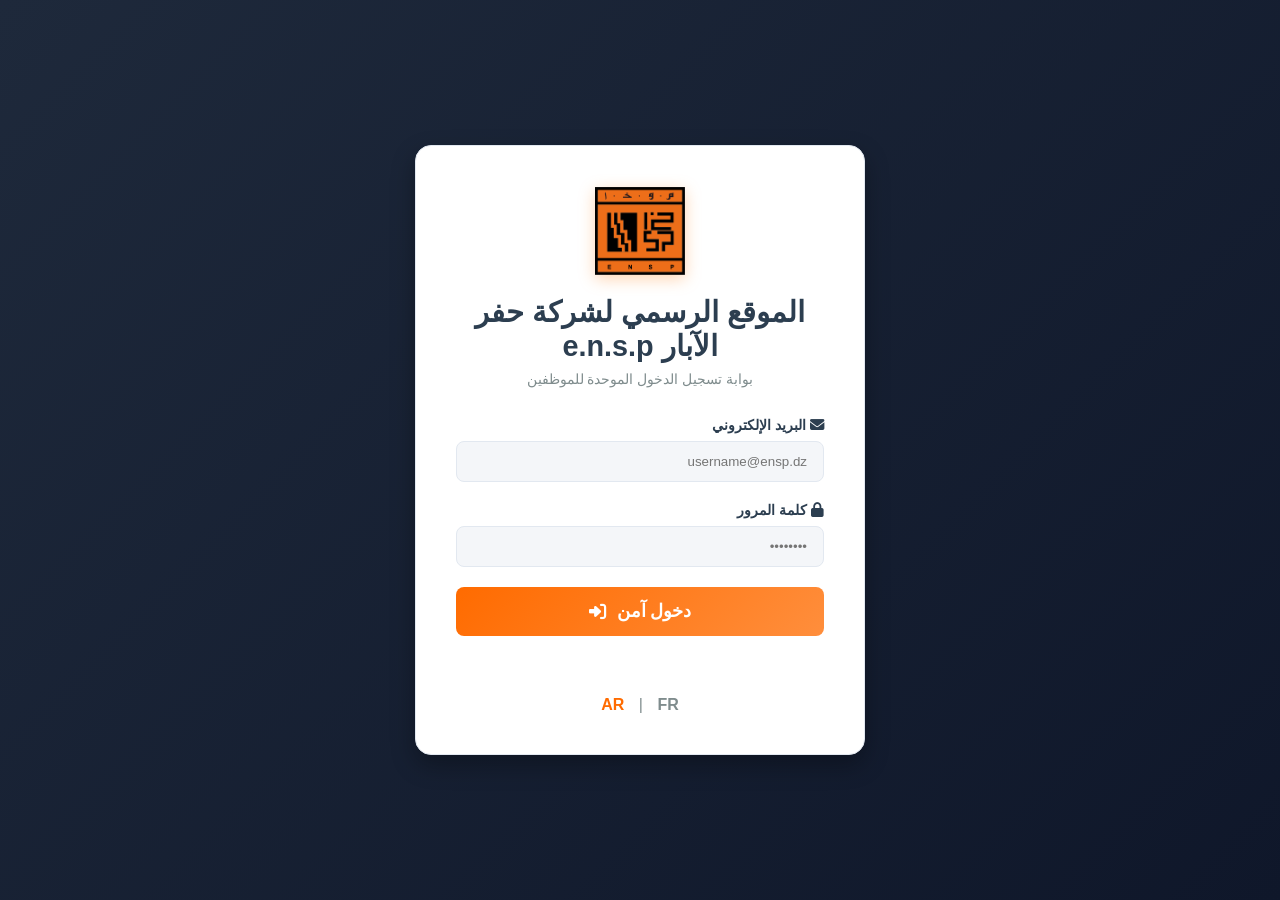
==== index.html @ 1de9e7c6 "Add files via upload" ====
<!DOCTYPE html>
<html lang="ar" dir="rtl">
<head>
    <meta charset="UTF-8">
    <meta name="viewport" content="width=device-width, initial-scale=1.0">
    <title data-i18n="nav_title">الموقع الرسمي لشركة حفر الآبار E.N.S.P</title>
    <link rel="stylesheet" href="https://cdnjs.cloudflare.com/ajax/libs/font-awesome/6.4.0/css/all.min.css">
    <link rel="stylesheet" href="style.css">
</head>
<body>

    <div id="login-screen" class="login-container">
        <div class="login-card">
            <div class="login-header">
                <img src="ensp.icon.png" alt="E.N.S.P Logo" class="login-logo-img">
                <h2 data-i18n="login_title">الموقع الرسمي لشركة حفر الآبار E.N.S.P</h2>
                <p data-i18n="login_subtitle">بوابة تسجيل الدخول الموحدة للموظفين والإطارات</p>
            </div>
            <form id="login-form">
                <div class="input-group">
                    <label><i class="fa-solid fa-envelope"></i> <span data-i18n="email_label">البريد الإلكتروني</span></label>
                    <input type="email" id="login-email" required placeholder="username@ensp.dz">
                </div>
                <div class="input-group">
                    <label><i class="fa-solid fa-lock"></i> <span data-i18n="password_label">كلمة المرور</span></label>
                    <input type="password" id="login-password" required placeholder="••••••••">
                </div>
                <button type="submit" class="btn-login">
                    <span data-i18n="login_btn">دخول آمن</span> <i class="fa-solid fa-right-to-bracket"></i>
                </button>
            </form>
            <div id="login-error" class="error-msg"></div>
            
            <div class="lang-switcher-login">
                <span class="lang-btn active" onclick="switchLanguage('ar')">AR</span> | 
                <span class="lang-btn" onclick="switchLanguage('fr')">FR</span>
            </div>
        </div>
    </div>

    <div id="main-dashboard" class="dashboard-layout hidden">
        
        <header class="top-bar">
            <div class="right-section">
                <button class="menu-toggle"><i class="fa-solid fa-bars"></i></button>
                <img src="ensp.icon.png" alt="E.N.S.P" class="nav-logo-img">
                <h1 class="system-title" data-i18n="nav_title">الموقع الرسمي لشركة حفر الآبار E.N.S.P</h1>
            </div>
            <div class="left-section">
                <button id="theme-toggle" class="theme-style-btn" title="تبديل الوضع">
                    <i class="fa-solid fa-moon"></i>
                </button>
                
                <div class="language-switch">
                    <span id="lang-ar" class="lang active" onclick="switchLanguage('ar')">AR</span>
                    <span id="lang-fr" class="lang" onclick="switchLanguage('fr')">FR</span>
                </div>
                
                <div class="user-profile">
                    <span id="user-role" class="role-badge" data-i18n="user_role">رئيس الورشة / منسق</span>
                    <span id="user-display-name">عبد القادر حفراد</span>
                    <i class="fa-solid fa-circle-user avatar-icon"></i>
                    <button id="btn-logout" class="logout-btn" title="تسجيل الخروج"><i class="fa-solid fa-power-off"></i></button>
                </div>
            </div>
        </header>

        <main class="main-content">
            
            <aside class="sidebar-info">
                <div class="info-card clock-card">
                    <h2 id="live-time">12:00:00</h2>
                    <p id="live-day" data-i18n="thursday">الأحد</p>
                    <p id="live-date">17 مايو 2026</p>
                </div>

                <div class="info-card stats-card">
                    <h3 data-i18n="quick_stats">إحصائيات سريعة</h3>
                    <div class="stat-row">
                        <span data-i18n="stat_workers">عدد العمال</span>
                        <strong id="stat-workers">24</strong>
                    </div>
                    <div class="stat-row">
                        <span data-i18n="stat_vehicles">المركبات والآليات</span>
                        <strong id="stat-vehicles">45</strong>
                    </div>
                    <div class="stat-row">
                        <span data-i18n="stat_faults">الأعطال النشطة</span>
                        <strong id="stat-faults" class="danger-text">3</strong>
                    </div>
                    <div class="stat-row">
                        <span data-i18n="stat_reports">التقارير المرفوعة</span>
                        <strong id="stat-reports">27</strong>
                    </div>
                </div>
            </aside>

            <section class="modules-grid">
                <a href="workers.html" class="module-item dynamic-module" style="text-decoration: none;">
                    <i class="fa-solid fa-users-gear module-icon"></i>
                    <span data-i18n="mod_workers">العمال</span>
                </a>
                
                <a href="absences.html" class="module-item dynamic-module" style="text-decoration: none;">
                    <i class="fa-solid fa-clipboard-user module-icon"></i>
                    <span data-i18n="mod_absences">إدارة الغيابات</span>
                </a>

                <div class="module-item" onclick="triggerModule('vehicles')">
                    <i class="fa-solid fa-truck-field module-icon"></i>
                    <span data-i18n="mod_vehicles">المركبات</span>
                </div>
                <div class="module-item" onclick="triggerModule('fuel')">
                    <i class="fa-solid fa-gas-pump module-icon"></i>
                    <span data-i18n="mod_fuel">الوقود والتموين</span>
                </div>
                <div class="module-item" onclick="triggerModule('maintenance')">
                    <i class="fa-solid fa-wrench module-icon"></i>
                    <span data-i18n="mod_maintenance">الصيانة الدورية</span>
                </div>
                <div class="module-item" onclick="triggerModule('reports')">
                    <i class="fa-solid fa-file-pdf module-icon"></i>
                    <span data-i18n="mod_reports">التقارير و PDF</span>
                </div>
                <div class="module-item alert-module" onclick="triggerModule('accidents')">
                    <i class="fa-solid fa-triangle-exclamation module-icon"></i>
                    <span data-i18n="mod_accidents">الأعطال والحوادث</span>
                </div>
                <div class="module-item" onclick="triggerModule('weather')">
                    <i class="fa-solid fa-cloud-sun module-icon"></i>
                    <span data-i18n="mod_weather">حالة الطقس HSEQ</span>
                </div>
                <div class="module-item" onclick="triggerModule('gps')">
                    <i class="fa-solid fa-map-location-dot module-icon"></i>
                    <span data-i18n="mod_gps">الموقع / GPS</span>
                </div>
                <div class="module-item" onclick="triggerModule('qr')">
                    <i class="fa-solid fa-qrcode module-icon"></i>
                    <span data-i18n="mod_qr">رمز QR للعمال</span>
                </div>
                <div class="module-item" onclick="triggerModule('signature')">
                    <i class="fa-solid fa-signature module-icon"></i>
                    <span data-i18n="mod_signature">التوقيع الإلكتروني</span>
                </div>
                <div class="module-item" onclick="triggerModule('archive')">
                    <i class="fa-solid fa-folder-open module-icon"></i>
                    <span data-i18n="mod_archive">الأرشفة الرقمية</span>
                </div>
                <div class="module-item" onclick="triggerModule('charts')">
                    <i class="fa-solid fa-chart-line module-icon"></i>
                    <span data-i18n="mod_charts">منحنيات الأداء</span>
                </div>
                <div class="module-item" onclick="triggerModule('settings')">
                    <i class="fa-solid fa-gear module-icon"></i>
                    <span data-i18n="mod_settings">الإعدادات والصلاحيات</span>
                </div>
            </section>

        </main>

        <footer class="dashboard-footer">
            <p data-i18n="footer_text">© 2026 الموقع الرسمي للمؤسسة الوطنية للخدمات الآبار E.N.S.P - جميع الحقوق محفوظة</p>
        </footer>
    </div>

    <script src="app.js"></script>
</body>
</html>
---- style.css ----
/* لوحة الألوان الأساسية والهوية البصرية الزاهية */
:root {
    --bg-primary: #f4f6f9;
    --bg-card: #ffffff;
    --text-main: #2c3e50;
    --text-muted: #7f8c8d;
    --accent-color: #ff6b00; /* تدرج البرتقالي الأنيق */
    --accent-gradient: linear-gradient(135deg, #ff6b00, #ff8e3c);
    --border-color: #e2e8f0;
    --sidebar-width: 320px;
}

/* الوضع المظلم الفاخر للعمل الليلي للحقول */
[data-theme="dark"] {
    --bg-primary: #0f172a;
    --bg-card: #1e293b;
    --text-main: #f8fafc;
    --text-muted: #94a3b8;
    --border-color: #334155;
}

* {
    margin: 0;
    padding: 0;
    box-sizing: border-box;
    font-family: 'Segoe UI', Tahoma, Geneva, Verdana, sans-serif;
    transition: background-color 0.3s ease, border-color 0.3s ease;
}

body {
    background-color: var(--bg-primary);
    color: var(--text-main);
    min-height: 100vh;
}

.hidden {
    display: none !important;
}

/* واجهة تسجيل الدخول الموحدة */
.login-container {
    display: flex;
    justify-content: center;
    align-items: center;
    min-height: 100vh;
    background: linear-gradient(135deg, #1e293b 0%, #0f172a 100%);
    padding: 20px;
}

.login-card {
    background-color: var(--bg-card);
    border-radius: 16px;
    padding: 40px;
    width: 100%;
    max-width: 450px;
    box-shadow: 0 10px 25px rgba(0,0,0,0.3);
    text-align: center;
    border: 1px solid var(--border-color);
}

.logo-icon {
    font-size: 3rem;
    color: #ff6b00;
    margin-bottom: 15px;
}

.login-header h2 {
    font-size: 1.8rem;
    margin-bottom: 8px;
}

.login-header p {
    color: var(--text-muted);
    font-size: 0.9rem;
    margin-bottom: 30px;
}

.input-group {
    text-align: initial;
    margin-bottom: 20px;
}

.input-group label {
    display: block;
    font-weight: 600;
    margin-bottom: 8px;
    font-size: 0.9rem;
}

.input-group input {
    width: 100%;
    padding: 12px 16px;
    border-radius: 8px;
    border: 1px solid var(--border-color);
    background-color: var(--bg-primary);
    color: var(--text-main);
    outline: none;
}

.input-group input:focus {
    border-color: #ff6b00;
}

.btn-login {
    width: 100%;
    padding: 14px;
    border: none;
    border-radius: 8px;
    background: var(--accent-gradient);
    color: white;
    font-size: 1.1rem;
    font-weight: bold;
    cursor: pointer;
    display: flex;
    justify-content: center;
    align-items: center;
    gap: 10px;
}

.error-msg {
    color: #ef4444;
    font-size: 0.9rem;
    margin-top: 15px;
    min-height: 20px;
}

.lang-switcher-login {
    margin-top: 25px;
    color: var(--text-muted);
}

.lang-btn {
    cursor: pointer;
    font-weight: bold;
    padding: 5px 10px;
}

.lang-btn.active {
    color: #ff6b00;
}

/* شريط الإدارة العلوي */
.top-bar {
    background-color: var(--bg-card);
    height: 70px;
    display: flex;
    justify-content: space-between;
    align-items: center;
    padding: 0 30px;
    border-bottom: 1px solid var(--border-color);
    position: fixed;
    top: 0;
    left: 0;
    width: 100%;
    z-index: 100;
}

.right-section, .left-section {
    display: flex;
    align-items: center;
    gap: 20px;
}

.menu-toggle, .theme-style-btn {
    background: none;
    border: none;
    font-section: 1.3rem;
    color: var(--text-main);
    cursor: pointer;
    font-size: 1.3rem;
}

.system-title {
    font-size: 1.4rem;
    font-weight: 700;
}

.language-switch {
    background-color: var(--bg-primary);
    padding: 5px;
    border-radius: 20px;
    display: flex;
    gap: 5px;
}

.language-switch .lang {
    padding: 5px 12px;
    border-radius: 15px;
    font-size: 0.85rem;
    font-weight: bold;
    cursor: pointer;
}

.language-switch .lang.active {
    background: var(--accent-gradient);
    color: white;
}

.user-profile {
    display: flex;
    align-items: center;
    gap: 10px;
    border-left: 1px solid var(--border-color);
    border-right: 1px solid var(--border-color);
    padding: 0 15px;
}

html[dir="rtl"] .user-profile {
    border-left: none;
    padding-left: 0;
}
html[dir="ltr"] .user-profile {
    border-right: none;
    padding-right: 0;
}

.role-badge {
    background-color: rgba(255,107,0,0.1);
    color: #ff6b00;
    padding: 4px 10px;
    border-radius: 6px;
    font-size: 0.8rem;
    font-weight: 600;
}

.avatar-icon {
    font-size: 1.8rem;
    color: var(--text-muted);
}

.logout-btn {
    background: none;
    border: none;
    color: #ef4444;
    font-size: 1.2rem;
    cursor: pointer;
    margin-left: 10px;
}

/* توزيع الشاشة والشبكة الجغرافية للملفات */
.main-content {
    margin-top: 70px;
    padding: 30px;
    display: flex;
    gap: 30px;
    min-height: calc(100vh - 120px);
}

.sidebar-info {
    width: var(--sidebar-width);
    display: flex;
    flex-direction: column;
    gap: 20px;
    flex-shrink: 0;
}

.info-card {
    background-color: var(--bg-card);
    border-radius: 12px;
    padding: 25px;
    border: 1px solid var(--border-color);
}

.clock-card {
    text-align: center;
    background: var(--accent-gradient);
    color: white;
    border: none;
}

.clock-card h2 {
    font-size: 2.3rem;
    font-weight: 800;
    letter-spacing: 1px;
}

.stats-card h3 {
    margin-bottom: 20px;
    font-size: 1.1rem;
    border-bottom: 2px solid var(--bg-primary);
    padding-bottom: 10px;
}

.stat-row {
    display: flex;
    justify-content: space-between;
    padding: 12px 0;
    border-bottom: 1px solid var(--border-color);
    font-size: 0.95rem;
}

.stat-row:last-child {
    border-bottom: none;
}

.danger-text {
    color: #ef4444;
}

/* شبكة الأزرار الذكية */
.modules-grid {
    flex-grow: 1;
    display: grid;
    grid-template-columns: repeat(auto-fill, minmax(200px, 1fr));
    gap: 20px;
}

.module-item {
    background-color: var(--bg-card);
    border-radius: 12px;
    border: 1px solid var(--border-color);
    padding: 30px 20px;
    display: flex;
    flex-direction: column;
    align-items: center;
    justify-content: center;
    gap: 15px;
    cursor: pointer;
    text-align: center;
    color: var(--text-main);
    box-shadow: 0 4px 6px rgba(0,0,0,0.02);
}

.module-item:hover {
    transform: translateY(-4px);
    border-color: #ff6b00;
    box-shadow: 0 6px 12px rgba(255,107,0,0.15);
}

.module-icon {
    font-size: 2.5rem;
    color: #ff6b00;
}

.alert-module {
    border-left: 4px solid #ef4444;
}
html[dir="ltr"] .alert-module {
    border-left: none;
    border-right: 4px solid #ef4444;
}

.alert-module .module-icon {
    color: #ef4444;
}

/* تنسيق هندسي خاص لصفحة العمال */
.main-content-standalone {
    margin-top: 70px;
    padding: 30px;
    min-height: calc(100vh - 120px);
}

.page-body-container {
    display: flex;
    gap: 30px;
    height: calc(100vh - 180px);
}

.names-sidebar {
    width: var(--sidebar-width);
    background-color: var(--bg-card);
    border-radius: 12px;
    border: 1px solid var(--border-color);
    padding: 20px;
    display: flex;
    flex-direction: column;
    gap: 15px;
}

.sidebar-title-hint {
    font-weight: bold;
    color: var(--text-muted);
    font-size: 0.9rem;
}

#workers-standalone-list {
    overflow-y: auto;
    flex-grow: 1;
    display: flex;
    flex-direction: column;
    gap: 8px;
    padding-right: 5px;
}

.page-worker-item {
    padding: 12px 15px;
    background-color: var(--bg-primary);
    border-radius: 8px;
    cursor: pointer;
    font-weight: 600;
    display: flex;
    align-items: center;
    gap: 10px;
    font-size: 0.95rem;
}

.page-worker-item:hover, .page-worker-item.selected-active {
    background: var(--accent-gradient);
    color: white;
}

.profile-details-display {
    flex-grow: 1;
    background-color: var(--bg-card);
    border-radius: 12px;
    border: 1px solid var(--border-color);
    padding: 40px;
    overflow-y: auto;
}

.empty-page-state {
    display: flex;
    flex-direction: column;
    justify-content: center;
    align-items: center;
    height: 100%;
    color: var(--text-muted);
    gap: 20px;
    text-align: center;
}

.empty-page-state i {
    font-size: 5rem;
    color: var(--border-color);
}

/* التنسيق الداخلي للهوية التعريفية للموظف */
.profile-hero-section {
    display: flex;
    align-items: center;
    gap: 25px;
    border-bottom: 2px solid var(--bg-primary);
    padding-bottom: 25px;
    margin-bottom: 30px;
}

.profile-img-large {
    width: 100px;
    height: 100px;
    border-radius: 50%;
    object-fit: cover;
    border: 3px solid #ff6b00;
}

.profile-hero-meta h3 {
    font-size: 1.8rem;
    margin-bottom: 8px;
}

.status-indicator-tag {
    color: #22c55e;
    font-weight: 600;
    font-size: 0.9rem;
    display: flex;
    align-items: center;
    gap: 6px;
}

.profile-info-grid {
    display: grid;
    grid-template-columns: repeat(auto-fill, minmax(240px, 1fr));
    gap: 20px;
    margin-bottom: 40px;
}

.data-row-card {
    background-color: var(--bg-primary);
    padding: 15px 20px;
    border-radius: 8px;
    font-size: 1rem;
}

.data-row-card strong {
    color: #ff6b00;
    display: inline-block;
    margin-right: 5px;
}

.profile-training-container h3 {
    font-size: 1.2rem;
    margin-bottom: 20px;
    display: flex;
    align-items: center;
    gap: 10px;
    color: var(--text-main);
}

.training-info-row {
    display: grid;
    grid-template-columns: repeat(auto-fill, minmax(280px, 1fr));
    gap: 20px;
}

.t-box {
    border: 1px solid var(--border-color);
    padding: 20px;
    border-radius: 8px;
    background-color: var(--bg-primary);
}

.t-box strong {
    display: block;
    margin-bottom: 8px;
    color: var(--text-muted);
    font-size: 0.9rem;
}

.t-box p {
    font-weight: 600;
    font-size: 1rem;
}

.back-btn-link {
    color: #ff6b00;
    font-weight: bold;
    display: flex;
    align-items: center;
    gap: 8px;
}

html[dir="ltr"] .back-icon-dir {
    transform: rotate(180deg);
}

/* تذييل الصفحة */
.dashboard-footer {
    height: 50px;
    display: flex;
    justify-content: center;
    align-items: center;
    background-color: var(--bg-card);
    border-top: 1px solid var(--border-color);
    font-size: 0.85rem;
    color: var(--text-muted);
}
/* تنسيقات الشعار الجديد لشركة ENSP */
.login-logo-img {
    width: 90px;
    height: 90px;
    object-fit: contain;
    margin-bottom: 15px;
    filter: drop-shadow(0px 4px 8px rgba(255, 115, 0, 0.3)); /* ظل برتقالي خفيف ومتناسق */
}

.nav-logo-img {
    width: 40px;
    height: 40px;
    object-fit: contain;
    margin-left: 12px; /* مسافة مناسبة للغة العربية */
    margin-right: 0px;
}

/* تعديل المسافات في الوضع الفرنسي للشعار العلوي */
html[dir="ltr"] .nav-logo-img {
    margin-right: 12px;
    margin-left: 0px;
}

/* جعل هيدر لوحة التحكم مرنًا لاحتواء اللوجو بنسق ممتاز */
.right-section {
    display: flex;
    align-items: center;
    gap: 10px;
}
/* 🛠️ إصلاح شريط الهيدر العلوي ومنع تداخل العناصر */
.top-bar {
    display: flex;
    justify-content: space-between;
    align-items: center;
    background-color: var(--bg-card, #ffffff);
    padding: 10px 24px;
    box-shadow: 0 2px 10px rgba(0, 0, 0, 0.05);
    position: sticky;
    top: 0;
    z-index: 1000;
    min-height: 70px;
    flex-wrap: nowrap; /* يمنع نزول العناصر لسطر جديد وتداخلها */
}

/* القسم الأيمن (الرجوع، اللوجو، والعنوان) */
.right-section {
    display: flex;
    align-items: center;
    gap: 15px;
    flex: 1; /* يعطي مساحة كافية للعنوان الممتد */
    min-width: 0; /* يمنع انضغاط النصوص */
}

/* تنسيق عنوان الصفحة الرئيسي ليصبح متناسقاً ولا يركب فوق اللوجو */
#page-title {
    font-size: 1.25rem;
    font-weight: 700;
    color: #333333;
    white-space: nowrap; /* يمنع النص من الانقسام لسطرين */
    overflow: hidden;
    text-overflow: ellipsis; /* إذا كان الشاشة صغيرة جداً يضع نقاط بدل التداخل */
    margin: 0;
}

/* ضبط حجم الشعار البرتقالي الصغير في الهيدر */
.nav-logo-img {
    height: 45px;
    width: auto;
    object-fit: contain;
    flex-shrink: 0; /* يمنع اللوجو من الانكماش */
}

/* القسم الأيسر (اللغات، الملف الشخصي، الخروج) */
.left-section {
    display: flex;
    align-items: center;
    gap: 20px;
    flex-shrink: 0; /* يحافظ على أزرار التحكم في مكانها الثابت */
}

/* تنسيق أزرار تغيير اللغة */
.language-switch {
    display: flex;
    gap: 5px;
    align-items: center;
    background: #f5f5f5;
    padding: 4px;
    border-radius: 20px;
}

.language-switch .lang {
    padding: 6px 12px;
    border-radius: 15px;
    cursor: pointer;
    font-size: 0.85rem;
    font-weight: bold;
    transition: 0.3s ease;
}

.language-switch .lang.active {
    background-color: #ff7300;
    color: white;
}

/* ضبط بطاقة المستخدم (رئيس الورشة / منسق) والاسم */
.user-profile {
    display: flex;
    align-items: center;
    gap: 10px;
    border-right: 1px solid #ddd;
    padding-right: 15px;
}

/* إذا كان الاتجاه فرنسي ltr نقلب الحواف */
html[dir="ltr"] .user-profile {
    border-left: 1px solid #ddd;
    border-right: none;
    padding-left: 15px;
    padding-right: 0;
}

.role-badge {
    background-color: rgba(255, 115, 0, 0.1);
    color: #ff7300;
    padding: 5px 12px;
    border-radius: 6px;
    font-size: 0.85rem;
    font-weight: 600;
    white-space: nowrap;
}

#user-display {
    font-weight: 600;
    color: #444;
    font-size: 0.95rem;
    white-space: nowrap;
}

.avatar-icon {
    font-size: 1.8rem;
    color: #888;
    flex-shrink: 0;
}

/* زر السهم الخلفي للرئيسية */
.theme-style-btn {
    background: none;
    border: none;
    font-size: 1.2rem;
    color: #555;
    cursor: pointer;
    padding: 8px;
    border-radius: 50%;
    transition: 0.2s;
    display: flex;
    align-items: center;
    justify-content: center;
}

.theme-style-btn:hover {
    background-color: #f0f0f0;
    color: #ff7300;
}
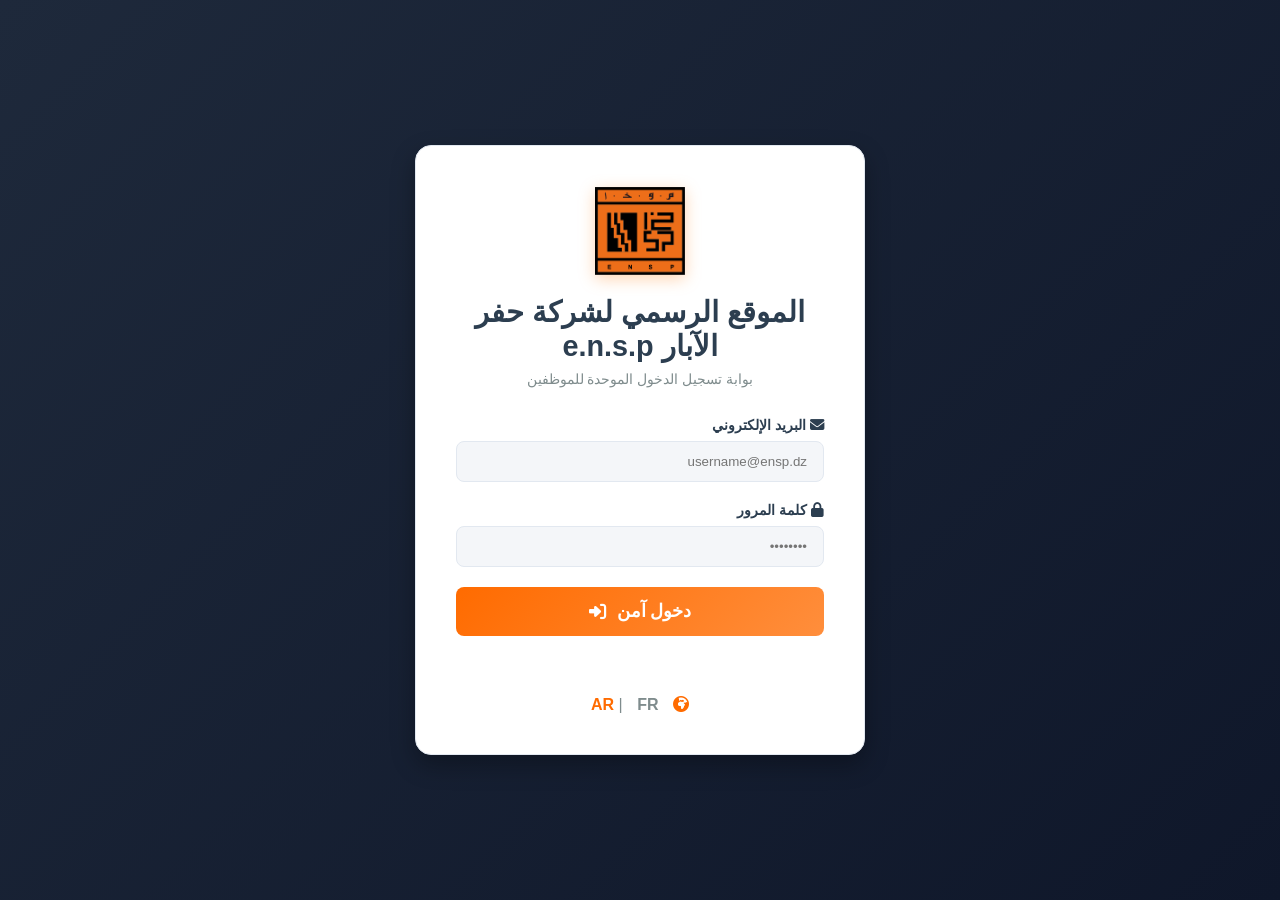
==== commit 053a7e75: "Add files via upload" ====
--- a/index.html
+++ b/index.html
@@ -3,9 +3,10 @@
 <head>
     <meta charset="UTF-8">
     <meta name="viewport" content="width=device-width, initial-scale=1.0">
-    <title data-i18n="nav_title">الموقع الرسمي لشركة حفر الآبار E.N.S.P</title>
+    <title data-i18n="nav_title">Project Nord Oran - E.N.S.P</title>
+    <link class="nav-logo-img" rel="icon" href="ensp.icon.png">
+    <link rel="stylesheet" href="style.css">
     <link rel="stylesheet" href="https://cdnjs.cloudflare.com/ajax/libs/font-awesome/6.4.0/css/all.min.css">
-    <link rel="stylesheet" href="style.css">
 </head>
 <body>
 
@@ -13,8 +14,8 @@
         <div class="login-card">
             <div class="login-header">
                 <img src="ensp.icon.png" alt="E.N.S.P Logo" class="login-logo-img">
-                <h2 data-i18n="login_title">الموقع الرسمي لشركة حفر الآبار E.N.S.P</h2>
-                <p data-i18n="login_subtitle">بوابة تسجيل الدخول الموحدة للموظفين والإطارات</p>
+                <h2 data-i18n="login_title">Project Nord Oran</h2>
+                <p data-i18n="login_subtitle"><i class="fa-solid fa-shield-halved"></i> بوابة تسجيل الدخول الموحدة للموظفين والإطارات</p>
             </div>
             <form id="login-form">
                 <div class="input-group">
@@ -32,7 +33,7 @@
             <div id="login-error" class="error-msg"></div>
             
             <div class="lang-switcher-login">
-                <span class="lang-btn active" onclick="switchLanguage('ar')">AR</span> | 
+                <span class="lang-btn active" onclick="switchLanguage('ar')"><i class="fa-solid fa-earth-africa"></i> AR</span> | 
                 <span class="lang-btn" onclick="switchLanguage('fr')">FR</span>
             </div>
         </div>
@@ -43,24 +44,35 @@
         <header class="top-bar">
             <div class="right-section">
                 <button class="menu-toggle"><i class="fa-solid fa-bars"></i></button>
-                <img src="ensp.icon.png" alt="E.N.S.P" class="nav-logo-img">
-                <h1 class="system-title" data-i18n="nav_title">الموقع الرسمي لشركة حفر الآبار E.N.S.P</h1>
+                
+                <div class="brand-container">
+                    <img src="Sonatrach.icon.png" alt="Sonatrach" class="nav-logo-img sonatrach-logo">
+                    <h1 class="system-title" data-i18n="nav_title">
+                        <i class="fa-solid fa-compass-drafting"></i> Project Nord Oran -
+                    </h1>
+                    <img src="ensp.icon.png" alt="E.N.S.P" class="nav-logo-img ensp-logo">
+                </div>
             </div>
+            
             <div class="left-section">
                 <button id="theme-toggle" class="theme-style-btn" title="تبديل الوضع">
                     <i class="fa-solid fa-moon"></i>
                 </button>
                 
                 <div class="language-switch">
-                    <span id="lang-ar" class="lang active" onclick="switchLanguage('ar')">AR</span>
+                    <span id="lang-ar" class="lang active" onclick="switchLanguage('ar')"><i class="fa-solid fa-globe"></i> AR</span>
                     <span id="lang-fr" class="lang" onclick="switchLanguage('fr')">FR</span>
                 </div>
                 
                 <div class="user-profile">
-                    <span id="user-role" class="role-badge" data-i18n="user_role">رئيس الورشة / منسق</span>
+                    <span id="user-role" class="role-badge"><i class="fa-solid fa-user-shield"></i> منسق</span>
                     <span id="user-display-name">عبد القادر حفراد</span>
-                    <i class="fa-solid fa-circle-user avatar-icon"></i>
-                    <button id="btn-logout" class="logout-btn" title="تسجيل الخروج"><i class="fa-solid fa-power-off"></i></button>
+                    
+                    <img src="abd.icon.png" alt="عبد القادر حفراد" style="width: 38px; height: 38px; border-radius: 50%; object-fit: cover; border: 1px solid var(--border-color); flex-shrink: 0;">
+                    
+                    <button id="btn-logout" class="logout-btn-icon-only" title="تسجيل الخروج">
+                        <i class="fa-solid fa-power-off"></i>
+                    </button>
                 </div>
             </div>
         </header>
@@ -69,39 +81,39 @@
             
             <aside class="sidebar-info">
                 <div class="info-card clock-card">
-                    <h2 id="live-time">12:00:00</h2>
+                    <h2><i class="fa-regular fa-clock"></i> <span id="live-time">00:00:00</span></h2>
                     <p id="live-day" data-i18n="thursday">الأحد</p>
-                    <p id="live-date">17 مايو 2026</p>
+                    <p id="live-date"><i class="fa-regular fa-calendar-days"></i> 17 مايو 2026</p>
                 </div>
 
                 <div class="info-card stats-card">
-                    <h3 data-i18n="quick_stats">إحصائيات سريعة</h3>
+                    <h3><i class="fa-solid fa-chart-pie"></i> إحصائيات سريعة</h3>
                     <div class="stat-row">
-                        <span data-i18n="stat_workers">عدد العمال</span>
+                        <span><i class="fa-solid fa-users"></i> عدد العمال</span>
                         <strong id="stat-workers">24</strong>
                     </div>
                     <div class="stat-row">
-                        <span data-i18n="stat_vehicles">المركبات والآليات</span>
+                        <span><i class="fa-solid fa-truck"></i> المركبات والآليات</span>
                         <strong id="stat-vehicles">45</strong>
                     </div>
                     <div class="stat-row">
-                        <span data-i18n="stat_faults">الأعطال النشطة</span>
+                        <span><i class="fa-solid fa-triangle-exclamation"></i> الأعطال النشطة</span>
                         <strong id="stat-faults" class="danger-text">3</strong>
                     </div>
                     <div class="stat-row">
-                        <span data-i18n="stat_reports">التقارير المرفوعة</span>
+                        <span><i class="fa-solid fa-file-invoice"></i> التقارير المرفوعة</span>
                         <strong id="stat-reports">27</strong>
                     </div>
                 </div>
             </aside>
 
             <section class="modules-grid">
-                <a href="workers.html" class="module-item dynamic-module" style="text-decoration: none;">
+                <a href="workers.html" class="module-item" style="text-decoration: none;">
                     <i class="fa-solid fa-users-gear module-icon"></i>
                     <span data-i18n="mod_workers">العمال</span>
                 </a>
                 
-                <a href="absences.html" class="module-item dynamic-module" style="text-decoration: none;">
+                <a href="absences.html" class="module-item" style="text-decoration: none;">
                     <i class="fa-solid fa-clipboard-user module-icon"></i>
                     <span data-i18n="mod_absences">إدارة الغيابات</span>
                 </a>
@@ -159,10 +171,27 @@
         </main>
 
         <footer class="dashboard-footer">
-            <p data-i18n="footer_text">© 2026 الموقع الرسمي للمؤسسة الوطنية للخدمات الآبار E.N.S.P - جميع الحقوق محفوظة</p>
+            <p data-i18n="footer_text">© 2026 Project Nord Oran - المؤسسة الوطنية لخدمات الآبار E.N.S.P - جميع الحقوق محفوظة</p>
         </footer>
     </div>
 
     <script src="app.js"></script>
+    <script>
+        // سكربت التوقيت المحلي الفعلي الحالي (GMT+1) بدون زيادة أو نقصان
+        function updateLiveTime() {
+            const timeElement = document.getElementById('live-time');
+            if (timeElement) {
+                let now = new Date();
+                
+                let hours = String(now.getHours()).padStart(2, '0');
+                let minutes = String(now.getMinutes()).padStart(2, '0');
+                let seconds = String(now.getSeconds()).padStart(2, '0');
+                
+                timeElement.textContent = `${hours}:${minutes}:${seconds}`;
+            }
+        }
+        setInterval(updateLiveTime, 1000);
+        updateLiveTime();
+    </script>
 </body>
 </html>
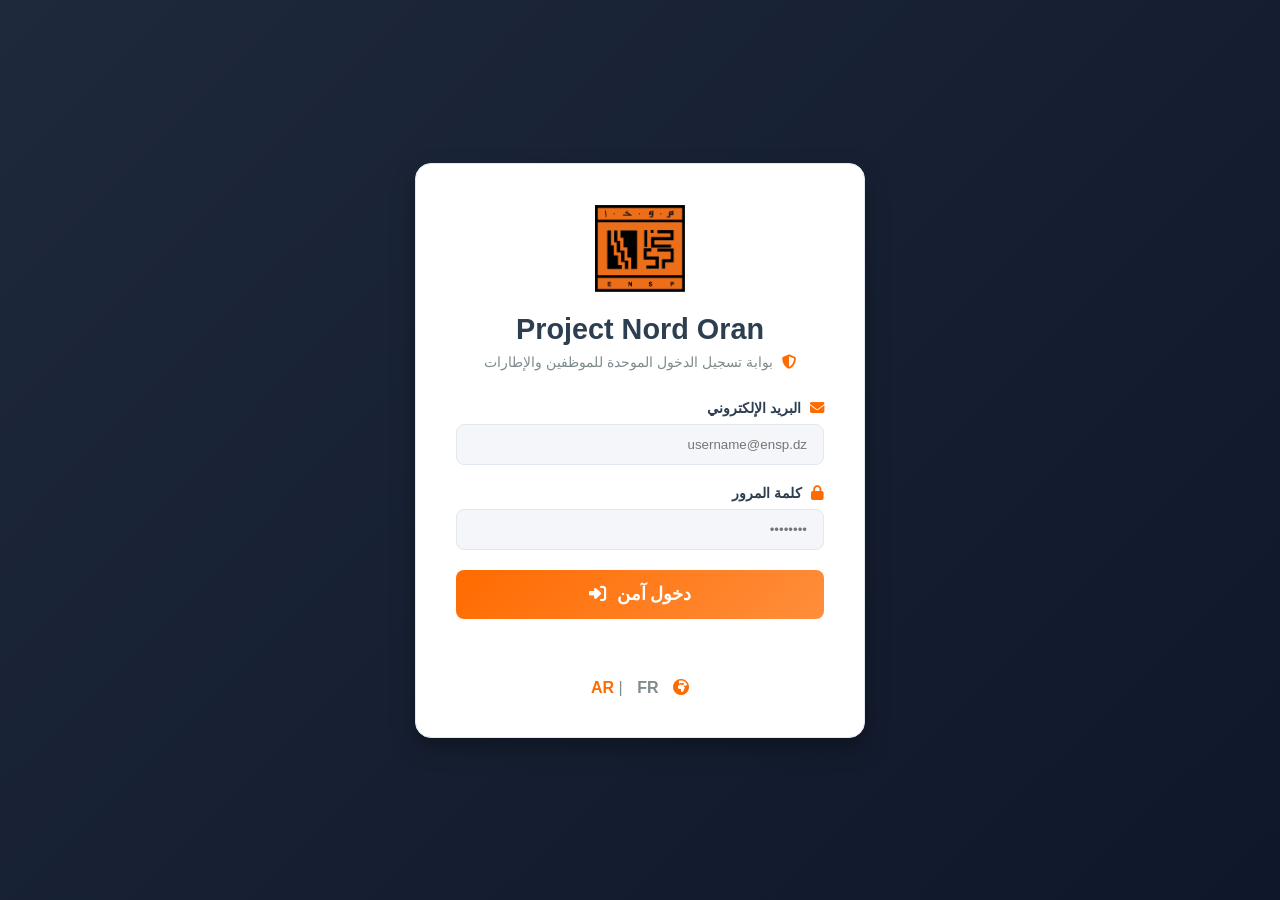
==== commit 90f300f0: "Add files via upload" ====
--- a/index.html
+++ b/index.html
@@ -4,7 +4,7 @@
     <meta charset="UTF-8">
     <meta name="viewport" content="width=device-width, initial-scale=1.0">
     <title data-i18n="nav_title">Project Nord Oran - E.N.S.P</title>
-    <link class="nav-logo-img" rel="icon" href="ensp.icon.png">
+    <link rel="icon" href="ensp.icon.png">
     <link rel="stylesheet" href="style.css">
     <link rel="stylesheet" href="https://cdnjs.cloudflare.com/ajax/libs/font-awesome/6.4.0/css/all.min.css">
 </head>
@@ -177,7 +177,7 @@
 
     <script src="app.js"></script>
     <script>
-        // سكربت التوقيت المحلي الفعلي الحالي (GMT+1) بدون زيادة أو نقصان
+        // سكربت التوقيت الفعلي الحالي المتناسق مع توقيت الجزائر وجهازك (GMT+1)
         function updateLiveTime() {
             const timeElement = document.getElementById('live-time');
             if (timeElement) {
--- a/style.css
+++ b/style.css
@@ -4,7 +4,7 @@
     --bg-card: #ffffff;
     --text-main: #2c3e50;
     --text-muted: #7f8c8d;
-    --accent-color: #ff6b00; /* تدرج البرتقالي الأنيق */
+    --accent-color: #ff6b00; 
     --accent-gradient: linear-gradient(135deg, #ff6b00, #ff8e3c);
     --border-color: #e2e8f0;
     --sidebar-width: 320px;
@@ -58,12 +58,6 @@
     border: 1px solid var(--border-color);
 }
 
-.logo-icon {
-    font-size: 3rem;
-    color: #ff6b00;
-    margin-bottom: 15px;
-}
-
 .login-header h2 {
     font-size: 1.8rem;
     margin-bottom: 8px;
@@ -73,6 +67,11 @@
     color: var(--text-muted);
     font-size: 0.9rem;
     margin-bottom: 30px;
+}
+
+.login-header p i {
+    margin-left: 5px;
+    color: #ff6b00;
 }
 
 .input-group {
@@ -85,6 +84,11 @@
     font-weight: 600;
     margin-bottom: 8px;
     font-size: 0.9rem;
+}
+
+.input-group label i {
+    margin-left: 5px;
+    color: #ff6b00;
 }
 
 .input-group input {
@@ -161,10 +165,14 @@
     gap: 20px;
 }
 
+.right-section {
+    flex: 1;
+    min-width: 0;
+}
+
 .menu-toggle, .theme-style-btn {
     background: none;
     border: none;
-    font-section: 1.3rem;
     color: var(--text-main);
     cursor: pointer;
     font-size: 1.3rem;
@@ -173,6 +181,16 @@
 .system-title {
     font-size: 1.4rem;
     font-weight: 700;
+    white-space: nowrap;
+    overflow: hidden;
+    text-overflow: ellipsis;
+    display: flex;
+    align-items: center;
+    gap: 8px;
+}
+
+.system-title i {
+    color: #ff6b00;
 }
 
 .language-switch {
@@ -181,6 +199,7 @@
     border-radius: 20px;
     display: flex;
     gap: 5px;
+    align-items: center;
 }
 
 .language-switch .lang {
@@ -189,6 +208,9 @@
     font-size: 0.85rem;
     font-weight: bold;
     cursor: pointer;
+    display: flex;
+    align-items: center;
+    gap: 4px;
 }
 
 .language-switch .lang.active {
@@ -199,19 +221,7 @@
 .user-profile {
     display: flex;
     align-items: center;
-    gap: 10px;
-    border-left: 1px solid var(--border-color);
-    border-right: 1px solid var(--border-color);
-    padding: 0 15px;
-}
-
-html[dir="rtl"] .user-profile {
-    border-left: none;
-    padding-left: 0;
-}
-html[dir="ltr"] .user-profile {
-    border-right: none;
-    padding-right: 0;
+    gap: 12px;
 }
 
 .role-badge {
@@ -221,20 +231,29 @@
     border-radius: 6px;
     font-size: 0.8rem;
     font-weight: 600;
-}
-
-.avatar-icon {
-    font-size: 1.8rem;
-    color: var(--text-muted);
-}
-
-.logout-btn {
+    display: flex;
+    align-items: center;
+    gap: 5px;
+    white-space: nowrap;
+}
+
+/* زر إطفاء لتسجيل الخروج - أيقونة حمراء فقط */
+.logout-btn-icon-only {
     background: none;
     border: none;
-    color: #ef4444;
-    font-size: 1.2rem;
+    color: #e11d48; 
+    font-size: 1.4rem;
     cursor: pointer;
-    margin-left: 10px;
+    display: flex;
+    align-items: center;
+    justify-content: center;
+    padding: 5px;
+    transition: transform 0.2s ease, color 0.2s ease;
+}
+
+.logout-btn-icon-only:hover {
+    color: #be123c;
+    transform: scale(1.1);
 }
 
 /* توزيع الشاشة والشبكة الجغرافية للملفات */
@@ -271,7 +290,14 @@
 .clock-card h2 {
     font-size: 2.3rem;
     font-weight: 800;
-    letter-spacing: 1px;
+    display: flex;
+    align-items: center;
+    justify-content: center;
+    gap: 12px;
+}
+
+.clock-card h2 i {
+    font-size: 2.1rem;
 }
 
 .stats-card h3 {
@@ -279,6 +305,13 @@
     font-size: 1.1rem;
     border-bottom: 2px solid var(--bg-primary);
     padding-bottom: 10px;
+    display: flex;
+    align-items: center;
+    gap: 8px;
+}
+
+.stats-card h3 i {
+    color: #ff6b00;
 }
 
 .stat-row {
@@ -287,17 +320,24 @@
     padding: 12px 0;
     border-bottom: 1px solid var(--border-color);
     font-size: 0.95rem;
-}
-
-.stat-row:last-child {
-    border-bottom: none;
+    align-items: center;
+}
+
+.stat-row span {
+    display: flex;
+    align-items: center;
+    gap: 8px;
+}
+
+.stat-row span i {
+    color: #ff6b00;
 }
 
 .danger-text {
     color: #ef4444;
 }
 
-/* شبكة الأزرار الذكية */
+/* شبكة الأزرار الذكية المربعة الأصلية الفخمة */
 .modules-grid {
     flex-grow: 1;
     display: grid;
@@ -344,185 +384,6 @@
     color: #ef4444;
 }
 
-/* تنسيق هندسي خاص لصفحة العمال */
-.main-content-standalone {
-    margin-top: 70px;
-    padding: 30px;
-    min-height: calc(100vh - 120px);
-}
-
-.page-body-container {
-    display: flex;
-    gap: 30px;
-    height: calc(100vh - 180px);
-}
-
-.names-sidebar {
-    width: var(--sidebar-width);
-    background-color: var(--bg-card);
-    border-radius: 12px;
-    border: 1px solid var(--border-color);
-    padding: 20px;
-    display: flex;
-    flex-direction: column;
-    gap: 15px;
-}
-
-.sidebar-title-hint {
-    font-weight: bold;
-    color: var(--text-muted);
-    font-size: 0.9rem;
-}
-
-#workers-standalone-list {
-    overflow-y: auto;
-    flex-grow: 1;
-    display: flex;
-    flex-direction: column;
-    gap: 8px;
-    padding-right: 5px;
-}
-
-.page-worker-item {
-    padding: 12px 15px;
-    background-color: var(--bg-primary);
-    border-radius: 8px;
-    cursor: pointer;
-    font-weight: 600;
-    display: flex;
-    align-items: center;
-    gap: 10px;
-    font-size: 0.95rem;
-}
-
-.page-worker-item:hover, .page-worker-item.selected-active {
-    background: var(--accent-gradient);
-    color: white;
-}
-
-.profile-details-display {
-    flex-grow: 1;
-    background-color: var(--bg-card);
-    border-radius: 12px;
-    border: 1px solid var(--border-color);
-    padding: 40px;
-    overflow-y: auto;
-}
-
-.empty-page-state {
-    display: flex;
-    flex-direction: column;
-    justify-content: center;
-    align-items: center;
-    height: 100%;
-    color: var(--text-muted);
-    gap: 20px;
-    text-align: center;
-}
-
-.empty-page-state i {
-    font-size: 5rem;
-    color: var(--border-color);
-}
-
-/* التنسيق الداخلي للهوية التعريفية للموظف */
-.profile-hero-section {
-    display: flex;
-    align-items: center;
-    gap: 25px;
-    border-bottom: 2px solid var(--bg-primary);
-    padding-bottom: 25px;
-    margin-bottom: 30px;
-}
-
-.profile-img-large {
-    width: 100px;
-    height: 100px;
-    border-radius: 50%;
-    object-fit: cover;
-    border: 3px solid #ff6b00;
-}
-
-.profile-hero-meta h3 {
-    font-size: 1.8rem;
-    margin-bottom: 8px;
-}
-
-.status-indicator-tag {
-    color: #22c55e;
-    font-weight: 600;
-    font-size: 0.9rem;
-    display: flex;
-    align-items: center;
-    gap: 6px;
-}
-
-.profile-info-grid {
-    display: grid;
-    grid-template-columns: repeat(auto-fill, minmax(240px, 1fr));
-    gap: 20px;
-    margin-bottom: 40px;
-}
-
-.data-row-card {
-    background-color: var(--bg-primary);
-    padding: 15px 20px;
-    border-radius: 8px;
-    font-size: 1rem;
-}
-
-.data-row-card strong {
-    color: #ff6b00;
-    display: inline-block;
-    margin-right: 5px;
-}
-
-.profile-training-container h3 {
-    font-size: 1.2rem;
-    margin-bottom: 20px;
-    display: flex;
-    align-items: center;
-    gap: 10px;
-    color: var(--text-main);
-}
-
-.training-info-row {
-    display: grid;
-    grid-template-columns: repeat(auto-fill, minmax(280px, 1fr));
-    gap: 20px;
-}
-
-.t-box {
-    border: 1px solid var(--border-color);
-    padding: 20px;
-    border-radius: 8px;
-    background-color: var(--bg-primary);
-}
-
-.t-box strong {
-    display: block;
-    margin-bottom: 8px;
-    color: var(--text-muted);
-    font-size: 0.9rem;
-}
-
-.t-box p {
-    font-weight: 600;
-    font-size: 1rem;
-}
-
-.back-btn-link {
-    color: #ff6b00;
-    font-weight: bold;
-    display: flex;
-    align-items: center;
-    gap: 8px;
-}
-
-html[dir="ltr"] .back-icon-dir {
-    transform: rotate(180deg);
-}
-
 /* تذييل الصفحة */
 .dashboard-footer {
     height: 50px;
@@ -534,166 +395,116 @@
     font-size: 0.85rem;
     color: var(--text-muted);
 }
-/* تنسيقات الشعار الجديد لشركة ENSP */
+
 .login-logo-img {
     width: 90px;
     height: 90px;
     object-fit: contain;
     margin-bottom: 15px;
-    filter: drop-shadow(0px 4px 8px rgba(255, 115, 0, 0.3)); /* ظل برتقالي خفيف ومتناسق */
-}
-
-.nav-logo-img {
-    width: 40px;
-    height: 40px;
-    object-fit: contain;
-    margin-left: 12px; /* مسافة مناسبة للغة العربية */
-    margin-right: 0px;
-}
-
-/* تعديل المسافات في الوضع الفرنسي للشعار العلوي */
-html[dir="ltr"] .nav-logo-img {
-    margin-right: 12px;
-    margin-left: 0px;
-}
-
-/* جعل هيدر لوحة التحكم مرنًا لاحتواء اللوجو بنسق ممتاز */
-.right-section {
-    display: flex;
-    align-items: center;
-    gap: 10px;
-}
-/* 🛠️ إصلاح شريط الهيدر العلوي ومنع تداخل العناصر */
-.top-bar {
-    display: flex;
-    justify-content: space-between;
-    align-items: center;
-    background-color: var(--bg-card, #ffffff);
-    padding: 10px 24px;
-    box-shadow: 0 2px 10px rgba(0, 0, 0, 0.05);
-    position: sticky;
-    top: 0;
-    z-index: 1000;
-    min-height: 70px;
-    flex-wrap: nowrap; /* يمنع نزول العناصر لسطر جديد وتداخلها */
-}
-
-/* القسم الأيمن (الرجوع، اللوجو، والعنوان) */
-.right-section {
-    display: flex;
-    align-items: center;
-    gap: 15px;
-    flex: 1; /* يعطي مساحة كافية للعنوان الممتد */
-    min-width: 0; /* يمنع انضغاط النصوص */
-}
-
-/* تنسيق عنوان الصفحة الرئيسي ليصبح متناسقاً ولا يركب فوق اللوجو */
-#page-title {
-    font-size: 1.25rem;
-    font-weight: 700;
-    color: #333333;
-    white-space: nowrap; /* يمنع النص من الانقسام لسطرين */
-    overflow: hidden;
-    text-overflow: ellipsis; /* إذا كان الشاشة صغيرة جداً يضع نقاط بدل التداخل */
-    margin: 0;
-}
-
-/* ضبط حجم الشعار البرتقالي الصغير في الهيدر */
+}
+
 .nav-logo-img {
     height: 45px;
     width: auto;
     object-fit: contain;
-    flex-shrink: 0; /* يمنع اللوجو من الانكماش */
-}
-
-/* القسم الأيسر (اللغات، الملف الشخصي، الخروج) */
-.left-section {
-    display: flex;
-    align-items: center;
-    gap: 20px;
-    flex-shrink: 0; /* يحافظ على أزرار التحكم في مكانها الثابت */
-}
-
-/* تنسيق أزرار تغيير اللغة */
-.language-switch {
-    display: flex;
-    gap: 5px;
-    align-items: center;
-    background: #f5f5f5;
-    padding: 4px;
-    border-radius: 20px;
-}
-
-.language-switch .lang {
-    padding: 6px 12px;
-    border-radius: 15px;
-    cursor: pointer;
-    font-size: 0.85rem;
-    font-weight: bold;
-    transition: 0.3s ease;
-}
-
-.language-switch .lang.active {
-    background-color: #ff7300;
-    color: white;
-}
-
-/* ضبط بطاقة المستخدم (رئيس الورشة / منسق) والاسم */
-.user-profile {
-    display: flex;
-    align-items: center;
-    gap: 10px;
-    border-right: 1px solid #ddd;
-    padding-right: 15px;
-}
-
-/* إذا كان الاتجاه فرنسي ltr نقلب الحواف */
-html[dir="ltr"] .user-profile {
-    border-left: 1px solid #ddd;
-    border-right: none;
-    padding-left: 15px;
-    padding-right: 0;
-}
-
-.role-badge {
-    background-color: rgba(255, 115, 0, 0.1);
-    color: #ff7300;
-    padding: 5px 12px;
-    border-radius: 6px;
-    font-size: 0.85rem;
-    font-weight: 600;
-    white-space: nowrap;
-}
-
-#user-display {
-    font-weight: 600;
-    color: #444;
-    font-size: 0.95rem;
-    white-space: nowrap;
-}
-
-.avatar-icon {
-    font-size: 1.8rem;
-    color: #888;
     flex-shrink: 0;
 }
 
-/* زر السهم الخلفي للرئيسية */
-.theme-style-btn {
-    background: none;
-    border: none;
-    font-size: 1.2rem;
-    color: #555;
-    cursor: pointer;
-    padding: 8px;
-    border-radius: 50%;
-    transition: 0.2s;
-    display: flex;
-    align-items: center;
-    justify-content: center;
-}
-
-.theme-style-btn:hover {
-    background-color: #f0f0f0;
-    color: #ff7300;
-}
+/* حاوية الشعارات المدمجة */
+.brand-container {
+    display: flex;
+    align-items: center;
+    gap: 12px;
+}
+
+/* إطار سوناتراك الملامس */
+.sonatrach-logo {
+    height: 42px; 
+    width: auto;
+    object-fit: fill;
+    border: 2px solid #000000; 
+    border-radius: 2px;        
+    padding: 0;              
+    background-color: #ffffff; 
+}
+
+/* ==========================================================================
+   هندسة التجاوب الخاصة بالهواتف الذكية ( لمنع الاكتظاظ وتداخل العناصر تماماً )
+   ========================================================================== */
+@media (max-width: 768px) {
+    .top-bar {
+        padding: 0 12px;
+        height: 75px; /* رفع الارتفاع قليلاً لراحة العين */
+        display: flex;
+        justify-content: space-between;
+        align-items: center;
+    }
+
+    /* تعديل حاوية الشعارات للهاتف لتفادي التداخل */
+    .brand-container {
+        gap: 6px;
+    }
+
+    .sonatrach-logo, .ensp-logo {
+        height: 35px; /* تصغير متناسق للشعارات */
+    }
+
+    /* إخفاء نص العنوان الطويل على الهاتف ليحل محله الأيقونة والشعارات المفتوحة آمنة */
+    .system-title {
+        font-size: 0px; /* إخفاء النص مع الحفاظ على الأيقونة */
+    }
+    .system-title i {
+        font-size: 1.2rem; /* ترك الأيقونة الصغيرة فقط كفاصل جمالي */
+        margin: 0 2px;
+    }
+
+    /* إخفاء تبديل اللغة والوضع المظلم بداخل قائمة منسدلة أو إخفاء الاسم الصريح للمستخدم */
+    #user-display-name, .language-switch {
+        display: none !important; /* إخفاء اسم المستخدم بالعربية لتوفير مساحة لصورته وزر الإطفاء */
+    }
+
+    .user-profile {
+        gap: 8px;
+    }
+
+    .role-badge {
+        padding: 4px 6px;
+        font-size: 0.75rem; /* تصغير بطاقة منسق تلقائياً */
+    }
+
+    .left-section {
+        gap: 8px;
+    }
+
+    /* تعديل توزيع المحتوى الرئيسي */
+    .main-content {
+        margin-top: 75px;
+        flex-direction: column;
+        padding: 15px;
+        gap: 20px;
+    }
+
+    .sidebar-info {
+        width: 100%;
+    }
+
+    /* شبكة الأزرار المربعة الأصلية على الهاتف (عمودين متناسقين تماماً بدلاً من التراكم العشوائي) */
+    .modules-grid {
+        grid-template-columns: repeat(2, 1fr); 
+        gap: 12px;
+    }
+
+    .module-item {
+        padding: 20px 10px;
+        border-radius: 10px;
+        gap: 10px;
+    }
+
+    .module-icon {
+        font-size: 1.8rem;
+    }
+
+    .module-item span {
+        font-size: 0.85rem;
+    }
+}
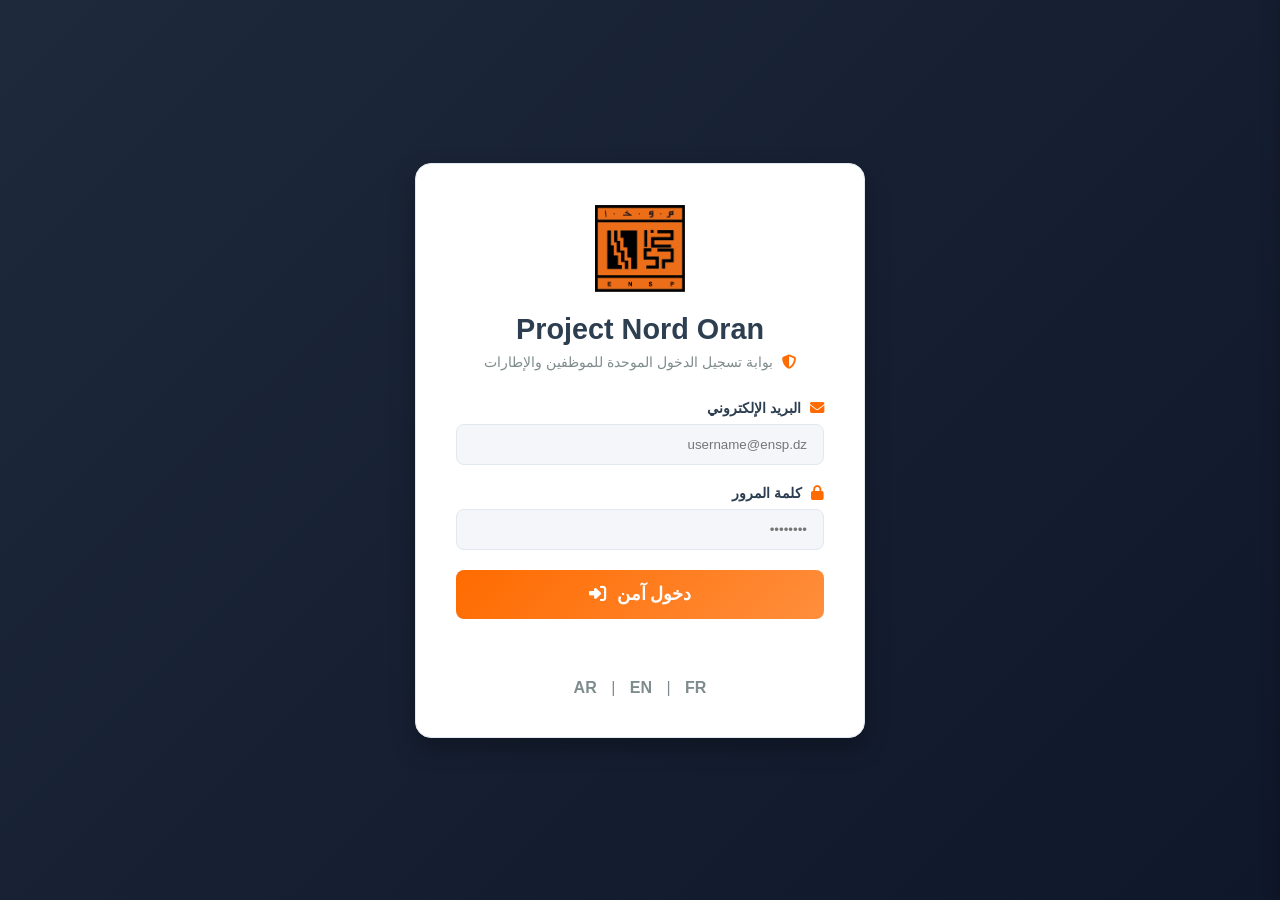
==== commit dd065431: "Add files via upload" ====
--- a/index.html
+++ b/index.html
@@ -7,6 +7,175 @@
     <link rel="icon" href="ensp.icon.png">
     <link rel="stylesheet" href="style.css">
     <link rel="stylesheet" href="https://cdnjs.cloudflare.com/ajax/libs/font-awesome/6.4.0/css/all.min.css">
+    <head>
+    <!-- كود حماية لمنع الوميض الأبيض عند الانتقال بين الصفحات -->
+    <script>
+        if (localStorage.getItem('theme') === 'dark') {
+            document.documentElement.setAttribute('data-theme', 'dark');
+        }
+    </script>
+    
+    <link rel="stylesheet" href="style.css">
+</head>
+    <style>
+        /* ستايل اللوحة الجانبية للإعدادات (نصف الشاشة) */
+        .settings-sidebar {
+            position: fixed;
+            top: 0;
+            right: -50%; /* مخفية في البداية جهة اليمين */
+            width: 50%; /* تأخذ نصف الشاشة تماماً */
+            height: 100%;
+            background-color: #ffffff;
+            box-shadow: -5px 0 15px rgba(0,0,0,0.15);
+            z-index: 3000;
+            transition: right 0.4s ease, left 0.4s ease;
+            display: flex;
+            flex-direction: column;
+            padding: 25px;
+            box-sizing: border-box;
+        }
+        
+        /* ضبط اللوحة عندما تفتح */
+        .settings-sidebar.open {
+            right: 0;
+        }
+
+        /* لدعم الواجهة الإنجليزية والفرنسية ينعكس الاتجاه */
+        html[dir="ltr"] .settings-sidebar {
+            right: auto;
+            left: -50%;
+            box-shadow: 5px 0 15px rgba(0,0,0,0.15);
+        }
+        html[dir="ltr"] .settings-sidebar.open {
+            left: 0;
+        }
+
+        /* ستايل المظهر الداكن للوحة */
+        [data-theme="dark"] .settings-sidebar {
+            background-color: #1a1a1a;
+            color: #ffffff;
+            border-left: 1px solid #333;
+        }
+        [data-theme="dark"] html[dir="ltr"] .settings-sidebar {
+            border-left: none;
+            border-right: 1px solid #333;
+        }
+
+        /* الهيدر المحدث بناءً على الصورة والمطلوب */
+        .sidebar-custom-header {
+            display: flex;
+            flex-direction: column;
+            border-bottom: 1px solid #eee;
+            padding-bottom: 20px;
+            margin-bottom: 25px;
+            position: relative;
+        }
+        [data-theme="dark"] .sidebar-custom-header {
+            border-bottom-color: #333;
+        }
+
+        .sidebar-subtitle-top {
+            font-size: 1.1rem;
+            color: #333;
+            margin: 0 0 10px 0;
+            font-weight: 500;
+        }
+        [data-theme="dark"] .sidebar-subtitle-top {
+            color: #bbb;
+        }
+
+        .sidebar-main-title-wrapper {
+            display: flex;
+            align-items: center;
+            gap: 12px;
+        }
+
+        .sidebar-main-title-wrapper h3 {
+            margin: 0;
+            font-size: 1.6rem;
+            font-weight: bold;
+            display: flex;
+            align-items: center;
+            gap: 10px;
+        }
+
+        /* أيقونة تروس واحدة فقط مفردة */
+        .sidebar-main-title-wrapper i {
+            font-size: 1.7rem;
+            color: #111;
+        }
+        [data-theme="dark"] .sidebar-main-title-wrapper i {
+            color: #fff;
+        }
+
+        /* زر الإغلاق علامة X */
+        .close-sidebar-btn {
+            position: absolute;
+            top: -10px;
+            left: 0;
+            background: none;
+            border: none;
+            font-size: 1.8rem;
+            cursor: pointer;
+            color: #666;
+        }
+        html[dir="ltr"] .close-sidebar-btn {
+            left: auto;
+            right: 0;
+        }
+        [data-theme="dark"] .close-sidebar-btn {
+            color: #ccc;
+        }
+
+        /* حاوية تدفع الإعدادات لتظهر في الجزء السفلي للوحة الجانبية */
+        .settings-options-container {
+            margin-top: 20px; /* تترك مسافة مناسبة بعد الهيدر وتظهر تحته */
+        }
+
+        .setting-item {
+            display: flex;
+            justify-content: space-between;
+            align-items: center;
+            margin-bottom: 20px;
+        }
+
+        .setting-item select, .setting-item button {
+            padding: 6px 12px;
+            border-radius: 4px;
+            border: 1px solid #ccc;
+            background: #fff;
+            color: #333;
+            cursor: pointer;
+        }
+        [data-theme="dark"] .setting-item select, [data-theme="dark"] .setting-item button {
+            background: #333;
+            color: #fff;
+            border-color: #555;
+        }
+
+        /* النص الشفاف الصغير في أسفل اللوحة تماماً */
+        .sidebar-footer-note {
+            margin-top: auto; 
+            text-align: center;
+            font-size: 0.65rem;
+            color: rgba(0, 0, 0, 0.4);
+            font-family: Arial, sans-serif;
+            white-space: nowrap;
+        }
+        [data-theme="dark"] .sidebar-footer-note {
+            color: rgba(255, 255, 255, 0.3);
+        }
+
+        /* غطاء خلفي شفاف عند فتح القائمة */
+        .sidebar-overlay {
+            position: fixed;
+            top: 0; left: 0; width: 100%; height: 100%;
+            background: rgba(0,0,0,0.3);
+            z-index: 2999;
+            display: none;
+        }
+        .sidebar-overlay.show { display: block; }
+    </style>
 </head>
 <body>
 
@@ -33,7 +202,8 @@
             <div id="login-error" class="error-msg"></div>
             
             <div class="lang-switcher-login">
-                <span class="lang-btn active" onclick="switchLanguage('ar')"><i class="fa-solid fa-earth-africa"></i> AR</span> | 
+                <span class="lang-btn" onclick="switchLanguage('ar')">AR</span> | 
+                <span class="lang-btn" onclick="switchLanguage('en')">EN</span> | 
                 <span class="lang-btn" onclick="switchLanguage('fr')">FR</span>
             </div>
         </div>
@@ -41,37 +211,31 @@
 
     <div id="main-dashboard" class="dashboard-layout hidden">
         
-        <header class="top-bar">
-            <div class="right-section">
-                <button class="menu-toggle"><i class="fa-solid fa-bars"></i></button>
+        <header class="top-bar" style="display: flex; justify-content: space-between; align-items: center; padding: 0 15px; height: 60px;">
+            
+            <div class="right-section" style="display: flex; align-items: center; gap: 12px; flex-grow: 1;">
+                <button class="menu-toggle" id="menu-toggle-btn"><i class="fa-solid fa-bars"></i></button>
                 
-                <div class="brand-container">
-                    <img src="Sonatrach.icon.png" alt="Sonatrach" class="nav-logo-img sonatrach-logo">
-                    <h1 class="system-title" data-i18n="nav_title">
-                        <i class="fa-solid fa-compass-drafting"></i> Project Nord Oran -
+                <div class="brand-container" style="display: flex; align-items: center; gap: 8px;">
+                    <img src="Sonatrach.icon.png" alt="Sonatrach" class="nav-logo-img sonatrach-logo" style="height: 32px; width: auto; object-fit: contain;">
+                    
+                    <h1 class="system-title" data-i18n="nav_title" style="margin: 0; font-size: 0.8rem; font-weight: bold; white-space: nowrap;">
+                        Project Nord Oran - E.N.S.P
                     </h1>
-                    <img src="ensp.icon.png" alt="E.N.S.P" class="nav-logo-img ensp-logo">
-                </div>
-            </div>
-            
-            <div class="left-section">
-                <button id="theme-toggle" class="theme-style-btn" title="تبديل الوضع">
-                    <i class="fa-solid fa-moon"></i>
-                </button>
-                
-                <div class="language-switch">
-                    <span id="lang-ar" class="lang active" onclick="switchLanguage('ar')"><i class="fa-solid fa-globe"></i> AR</span>
-                    <span id="lang-fr" class="lang" onclick="switchLanguage('fr')">FR</span>
-                </div>
-                
-                <div class="user-profile">
-                    <span id="user-role" class="role-badge"><i class="fa-solid fa-user-shield"></i> منسق</span>
-                    <span id="user-display-name">عبد القادر حفراد</span>
                     
-                    <img src="abd.icon.png" alt="عبد القادر حفراد" style="width: 38px; height: 38px; border-radius: 50%; object-fit: cover; border: 1px solid var(--border-color); flex-shrink: 0;">
+                    <img src="ensp.icon.png" alt="E.N.S.P" class="nav-logo-img ensp-logo" style="height: 32px; width: auto; object-fit: contain;">
+                </div>
+            </div>
+            
+            <div class="left-section" style="display: flex; align-items: center; gap: 15px; flex-shrink: 0;">
+                <div class="user-profile" style="display: flex; align-items: center; gap: 8px;">
+                    <span id="user-role" class="role-badge" style="font-size: 0.8rem; padding: 3px 8px; border-radius: 4px;"><i class="fa-solid fa-user-shield"></i> <span data-i18n="user_role">منسق</span></span>
+                    <span id="user-display-name" style="font-size: 0.85rem; font-weight: 500; white-space: nowrap;">عبد القادر حفراد</span>
                     
-                    <button id="btn-logout" class="logout-btn-icon-only" title="تسجيل الخروج">
-                        <i class="fa-solid fa-power-off"></i>
+                    <img src="abd.icon.png" alt="عبد القادر حفراد" style="width: 35px; height: 35px; border-radius: 50%; object-fit: cover; border: 1px solid var(--border-color); flex-shrink: 0;">
+                    
+                    <button id="btn-logout" class="logout-btn-icon-only" title="تسجيل الخروج" style="background: none; border: none; cursor: pointer;">
+                        <i class="fa-solid fa-power-off" style="color: #dc2626;"></i>
                     </button>
                 </div>
             </div>
@@ -87,21 +251,21 @@
                 </div>
 
                 <div class="info-card stats-card">
-                    <h3><i class="fa-solid fa-chart-pie"></i> إحصائيات سريعة</h3>
+                    <h3 data-i18n="quick_stats"><i class="fa-solid fa-chart-pie"></i> إحصائيات سريعة</h3>
                     <div class="stat-row">
-                        <span><i class="fa-solid fa-users"></i> عدد العمال</span>
+                        <span><i class="fa-solid fa-users"></i> <span data-i18n="stat_workers">عدد العمال</span></span>
                         <strong id="stat-workers">24</strong>
                     </div>
                     <div class="stat-row">
-                        <span><i class="fa-solid fa-truck"></i> المركبات والآليات</span>
+                        <span><i class="fa-solid fa-truck"></i> <span data-i18n="stat_vehicles">المركبات والآليات</span></span>
                         <strong id="stat-vehicles">45</strong>
                     </div>
                     <div class="stat-row">
-                        <span><i class="fa-solid fa-triangle-exclamation"></i> الأعطال النشطة</span>
+                        <span><i class="fa-solid fa-triangle-exclamation"></i> <span data-i18n="stat_faults">الأعطال النشطة</span></span>
                         <strong id="stat-faults" class="danger-text">3</strong>
                     </div>
                     <div class="stat-row">
-                        <span><i class="fa-solid fa-file-invoice"></i> التقارير المرفوعة</span>
+                        <span><i class="fa-solid fa-file-invoice"></i> <span data-i18n="stat_reports">التقارير المرفوعة</span></span>
                         <strong id="stat-reports">27</strong>
                     </div>
                 </div>
@@ -162,7 +326,8 @@
                     <i class="fa-solid fa-chart-line module-icon"></i>
                     <span data-i18n="mod_charts">منحنيات الأداء</span>
                 </div>
-                <div class="module-item" onclick="triggerModule('settings')">
+                
+                <div class="module-item" onclick="toggleSettingsSidebar(true)">
                     <i class="fa-solid fa-gear module-icon"></i>
                     <span data-i18n="mod_settings">الإعدادات والصلاحيات</span>
                 </div>
@@ -175,18 +340,47 @@
         </footer>
     </div>
 
+    <div id="sidebar-overlay" class="sidebar-overlay" onclick="toggleSettingsSidebar(false)"></div>
+
+    <div id="settings-sidebar" class="settings-sidebar">
+        <div class="sidebar-custom-header">
+            <button class="close-sidebar-btn" onclick="toggleSettingsSidebar(false)">&times;</button>
+            <span class="sidebar-subtitle-top" data-i18n="other_means">وسائل أخرى</span>
+            <div class="sidebar-main-title-wrapper">
+                <i class="fa-solid fa-gear"></i> <h3 data-i18n="settings_title">الاعـدادات</h3>
+            </div>
+        </div>
+        
+        <div class="settings-options-container">
+            <div class="setting-item">
+                <span data-i18n="theme_label">الوضع / المظهر:</span>
+                <button id="sidebar-theme-toggle"><i class="fa-solid fa-moon"></i></button>
+            </div>
+            
+            <div class="setting-item">
+                <span data-i18n="lang_label">لغة النظام:</span>
+                <select id="sidebar-lang-select" onchange="switchLanguage(this.value)">
+                    <option value="ar">العربية (AR)</option>
+                    <option value="en">English (EN)</option>
+                    <option value="fr">Français (FR)</option>
+                </select>
+            </div>
+        </div>
+
+        <div class="sidebar-footer-note">
+            Le coordinateur hafrad abdalkadre
+        </div>
+    </div>
+
     <script src="app.js"></script>
     <script>
-        // سكربت التوقيت الفعلي الحالي المتناسق مع توقيت الجزائر وجهازك (GMT+1)
         function updateLiveTime() {
             const timeElement = document.getElementById('live-time');
             if (timeElement) {
                 let now = new Date();
-                
                 let hours = String(now.getHours()).padStart(2, '0');
                 let minutes = String(now.getMinutes()).padStart(2, '0');
                 let seconds = String(now.getSeconds()).padStart(2, '0');
-                
                 timeElement.textContent = `${hours}:${minutes}:${seconds}`;
             }
         }
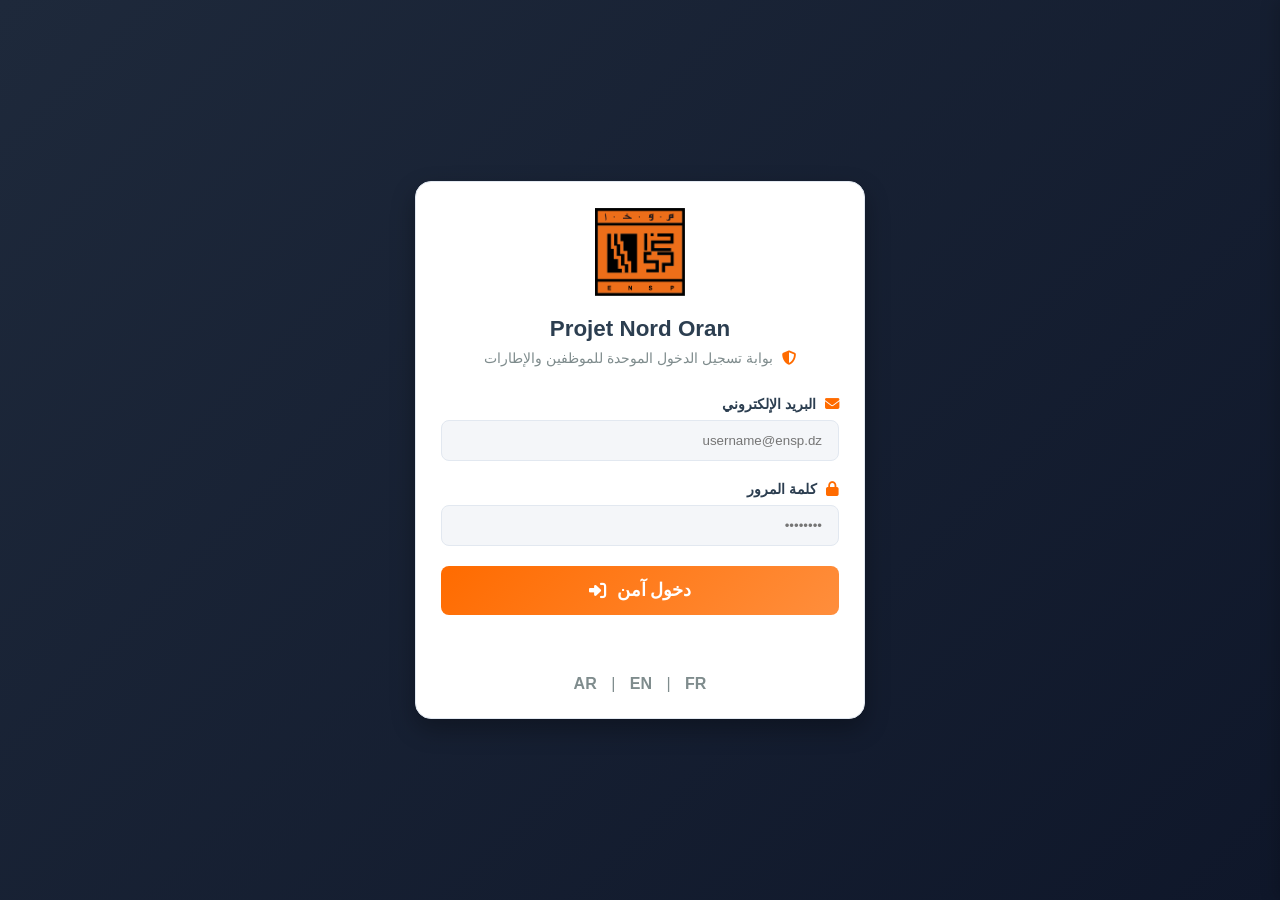
==== commit a9b326a5: "Add files via upload" ====
--- a/index.html
+++ b/index.html
@@ -3,11 +3,11 @@
 <head>
     <meta charset="UTF-8">
     <meta name="viewport" content="width=device-width, initial-scale=1.0">
-    <title data-i18n="nav_title">Project Nord Oran - E.N.S.P</title>
+    <title data-i18n="nav_title">Projet Nord Oran - E.N.S.P</title>
     <link rel="icon" href="ensp.icon.png">
     <link rel="stylesheet" href="style.css">
     <link rel="stylesheet" href="https://cdnjs.cloudflare.com/ajax/libs/font-awesome/6.4.0/css/all.min.css">
-    <head>
+    
     <!-- كود حماية لمنع الوميض الأبيض عند الانتقال بين الصفحات -->
     <script>
         if (localStorage.getItem('theme') === 'dark') {
@@ -15,15 +15,13 @@
         }
     </script>
     
-    <link rel="stylesheet" href="style.css">
-</head>
     <style>
         /* ستايل اللوحة الجانبية للإعدادات (نصف الشاشة) */
         .settings-sidebar {
             position: fixed;
             top: 0;
-            right: -50%; /* مخفية في البداية جهة اليمين */
-            width: 50%; /* تأخذ نصف الشاشة تماماً */
+            right: -50%;
+            width: 50%;
             height: 100%;
             background-color: #ffffff;
             box-shadow: -5px 0 15px rgba(0,0,0,0.15);
@@ -35,12 +33,10 @@
             box-sizing: border-box;
         }
         
-        /* ضبط اللوحة عندما تفتح */
         .settings-sidebar.open {
             right: 0;
         }
 
-        /* لدعم الواجهة الإنجليزية والفرنسية ينعكس الاتجاه */
         html[dir="ltr"] .settings-sidebar {
             right: auto;
             left: -50%;
@@ -50,7 +46,6 @@
             left: 0;
         }
 
-        /* ستايل المظهر الداكن للوحة */
         [data-theme="dark"] .settings-sidebar {
             background-color: #1a1a1a;
             color: #ffffff;
@@ -61,7 +56,6 @@
             border-right: 1px solid #333;
         }
 
-        /* الهيدر المحدث بناءً على الصورة والمطلوب */
         .sidebar-custom-header {
             display: flex;
             flex-direction: column;
@@ -99,7 +93,6 @@
             gap: 10px;
         }
 
-        /* أيقونة تروس واحدة فقط مفردة */
         .sidebar-main-title-wrapper i {
             font-size: 1.7rem;
             color: #111;
@@ -108,7 +101,6 @@
             color: #fff;
         }
 
-        /* زر الإغلاق علامة X */
         .close-sidebar-btn {
             position: absolute;
             top: -10px;
@@ -127,9 +119,8 @@
             color: #ccc;
         }
 
-        /* حاوية تدفع الإعدادات لتظهر في الجزء السفلي للوحة الجانبية */
         .settings-options-container {
-            margin-top: 20px; /* تترك مسافة مناسبة بعد الهيدر وتظهر تحته */
+            margin-top: 20px;
         }
 
         .setting-item {
@@ -153,7 +144,6 @@
             border-color: #555;
         }
 
-        /* النص الشفاف الصغير في أسفل اللوحة تماماً */
         .sidebar-footer-note {
             margin-top: auto; 
             text-align: center;
@@ -166,7 +156,6 @@
             color: rgba(255, 255, 255, 0.3);
         }
 
-        /* غطاء خلفي شفاف عند فتح القائمة */
         .sidebar-overlay {
             position: fixed;
             top: 0; left: 0; width: 100%; height: 100%;
@@ -183,7 +172,7 @@
         <div class="login-card">
             <div class="login-header">
                 <img src="ensp.icon.png" alt="E.N.S.P Logo" class="login-logo-img">
-                <h2 data-i18n="login_title">Project Nord Oran</h2>
+                <h2 data-i18n="login_title">Projet Nord Oran</h2>
                 <p data-i18n="login_subtitle"><i class="fa-solid fa-shield-halved"></i> بوابة تسجيل الدخول الموحدة للموظفين والإطارات</p>
             </div>
             <form id="login-form">
@@ -220,7 +209,7 @@
                     <img src="Sonatrach.icon.png" alt="Sonatrach" class="nav-logo-img sonatrach-logo" style="height: 32px; width: auto; object-fit: contain;">
                     
                     <h1 class="system-title" data-i18n="nav_title" style="margin: 0; font-size: 0.8rem; font-weight: bold; white-space: nowrap;">
-                        Project Nord Oran - E.N.S.P
+                        Projet Nord Oran - E.N.S.P
                     </h1>
                     
                     <img src="ensp.icon.png" alt="E.N.S.P" class="nav-logo-img ensp-logo" style="height: 32px; width: auto; object-fit: contain;">
@@ -336,7 +325,7 @@
         </main>
 
         <footer class="dashboard-footer">
-            <p data-i18n="footer_text">© 2026 Project Nord Oran - المؤسسة الوطنية لخدمات الآبار E.N.S.P - جميع الحقوق محفوظة</p>
+            <p data-i18n="footer_text">© 2026 Projet Nord Oran - المؤسسة الوطنية لخدمات الآبار E.N.S.P - جميع الحقوق محفوظة</p>
         </footer>
     </div>
 
--- a/style.css
+++ b/style.css
@@ -429,38 +429,35 @@
 }
 
 /* ==========================================================================
-   هندسة التجاوب الخاصة بالهواتف الذكية ( لمنع الاكتظاظ وتداخل العناصر تماماً )
+   هندسة التجاوب الخاصة بالهواتف الذكية (لمنع الاكتظاظ وتداخل العناصر تماماً)
    ========================================================================== */
 @media (max-width: 768px) {
     .top-bar {
         padding: 0 12px;
-        height: 75px; /* رفع الارتفاع قليلاً لراحة العين */
+        height: 75px;
         display: flex;
         justify-content: space-between;
         align-items: center;
     }
 
-    /* تعديل حاوية الشعارات للهاتف لتفادي التداخل */
     .brand-container {
         gap: 6px;
     }
 
     .sonatrach-logo, .ensp-logo {
-        height: 35px; /* تصغير متناسق للشعارات */
-    }
-
-    /* إخفاء نص العنوان الطويل على الهاتف ليحل محله الأيقونة والشعارات المفتوحة آمنة */
+        height: 35px;
+    }
+
     .system-title {
-        font-size: 0px; /* إخفاء النص مع الحفاظ على الأيقونة */
+        font-size: 0px;
     }
     .system-title i {
-        font-size: 1.2rem; /* ترك الأيقونة الصغيرة فقط كفاصل جمالي */
+        font-size: 1.2rem;
         margin: 0 2px;
     }
 
-    /* إخفاء تبديل اللغة والوضع المظلم بداخل قائمة منسدلة أو إخفاء الاسم الصريح للمستخدم */
     #user-display-name, .language-switch {
-        display: none !important; /* إخفاء اسم المستخدم بالعربية لتوفير مساحة لصورته وزر الإطفاء */
+        display: none !important;
     }
 
     .user-profile {
@@ -469,14 +466,13 @@
 
     .role-badge {
         padding: 4px 6px;
-        font-size: 0.75rem; /* تصغير بطاقة منسق تلقائياً */
+        font-size: 0.75rem;
     }
 
     .left-section {
         gap: 8px;
     }
 
-    /* تعديل توزيع المحتوى الرئيسي */
     .main-content {
         margin-top: 75px;
         flex-direction: column;
@@ -488,9 +484,8 @@
         width: 100%;
     }
 
-    /* شبكة الأزرار المربعة الأصلية على الهاتف (عمودين متناسقين تماماً بدلاً من التراكم العشوائي) */
     .modules-grid {
-        grid-template-columns: repeat(2, 1fr); 
+        grid-template-columns: repeat(2, 1fr);
         gap: 12px;
     }
 
@@ -507,4 +502,152 @@
     .module-item span {
         font-size: 0.85rem;
     }
+}
+
+/* ==========================================================================
+   تحسينات إضافية للهواتف الصغيرة جداً (480px فما دون)
+   ========================================================================== */
+@media (max-width: 480px) {
+/* تحسين اللوحة الجانبية للهواتف */
+@media (max-width: 768px) {
+    .settings-sidebar {
+        width: 85% !important;
+        right: -85% !important;
+    }
+    
+    html[dir="ltr"] .settings-sidebar {
+        right: auto !important;
+        left: -85% !important;
+    }
+    
+    .settings-sidebar.open {
+        right: 0 !important;
+    }
+    
+    html[dir="ltr"] .settings-sidebar.open {
+        left: 0 !important;
+        right: auto !important;
+    }
+    
+    /* تحسين حجم الخطوط داخل اللوحة */
+    .sidebar-subtitle-top {
+        font-size: 0.9rem;
+    }
+    
+    .sidebar-main-title-wrapper h3 {
+        font-size: 1.3rem;
+    }
+    
+    .setting-item {
+        font-size: 0.9rem;
+    }
+    
+    .setting-item select, 
+    .setting-item button {
+        padding: 6px 10px;
+        font-size: 0.85rem;
+    }
+}
+
+@media (max-width: 480px) {
+    .settings-sidebar {
+        width: 100% !important;
+        right: -100% !important;
+    }
+    
+    html[dir="ltr"] .settings-sidebar {
+        left: -100% !important;
+    }
+}
+    }
+    
+    /* تصغير حجم الساعة على الهاتف */
+    .clock-card h2 {
+        font-size: 1.5rem !important;
+    }
+    
+    .clock-card h2 i {
+        font-size: 1.3rem !important;
+    }
+    
+    /* تقليل padding في البطاقات لتوفير مساحة */
+    .info-card {
+        padding: 15px !important;
+    }
+    
+    /* جعل الأزرار أكبر قليلاً للنقر بالإصبع */
+    .module-item {
+        padding: 15px 8px !important;
+        min-height: 90px;
+    }
+    
+    .module-icon {
+        font-size: 1.6rem !important;
+    }
+    
+    /* تحسين ظهور النص في لوحة الإعدادات */
+    .sidebar-footer-note {
+        white-space: normal !important;
+        font-size: 0.55rem !important;
+        word-break: break-word;
+    }
+    
+    /* تحسين نموذج تسجيل الدخول على الهواتف الصغيرة */
+    .login-card {
+        padding: 25px !important;
+    }
+    
+    .login-header h2 {
+        font-size: 1.4rem !important;
+    }
+    
+    /* تقليل حجم أيقونات الإحصائيات */
+    .stat-row {
+        font-size: 0.85rem !important;
+        padding: 8px 0 !important;
+    }
+    
+    .stats-card h3 {
+        font-size: 1rem !important;
+    }
+}
+
+/* ==========================================================================
+   تحسينات خاصة باللمس للهواتف (زيادة مساحة النقر)
+   ========================================================================== */
+@media (hover: none) and (pointer: coarse) {
+    .module-item, 
+    .lang-btn,
+    .close-sidebar-btn,
+    .logout-btn-icon-only,
+    .btn-login,
+    .menu-toggle {
+        cursor: pointer;
+        -webkit-tap-highlight-color: transparent;
+    }
+    
+    /* زيادة مساحة النقر لأزرار اللغة */
+    .lang-btn {
+        padding: 8px 12px;
+        display: inline-block;
+    }
+    
+    /* زيادة مساحة النقر لأزرار الإغلاق */
+    .close-sidebar-btn {
+        padding: 10px;
+        font-size: 2rem !important;
+    }
+}
+
+/* ==========================================================================
+   تحسينات إضافية للشاشات المتوسطة (تابلت)
+   ========================================================================== */
+@media (min-width: 769px) and (max-width: 1024px) {
+    .modules-grid {
+        grid-template-columns: repeat(3, 1fr);
+    }
+    
+    .sidebar-info {
+        width: 280px;
+    }
 }
